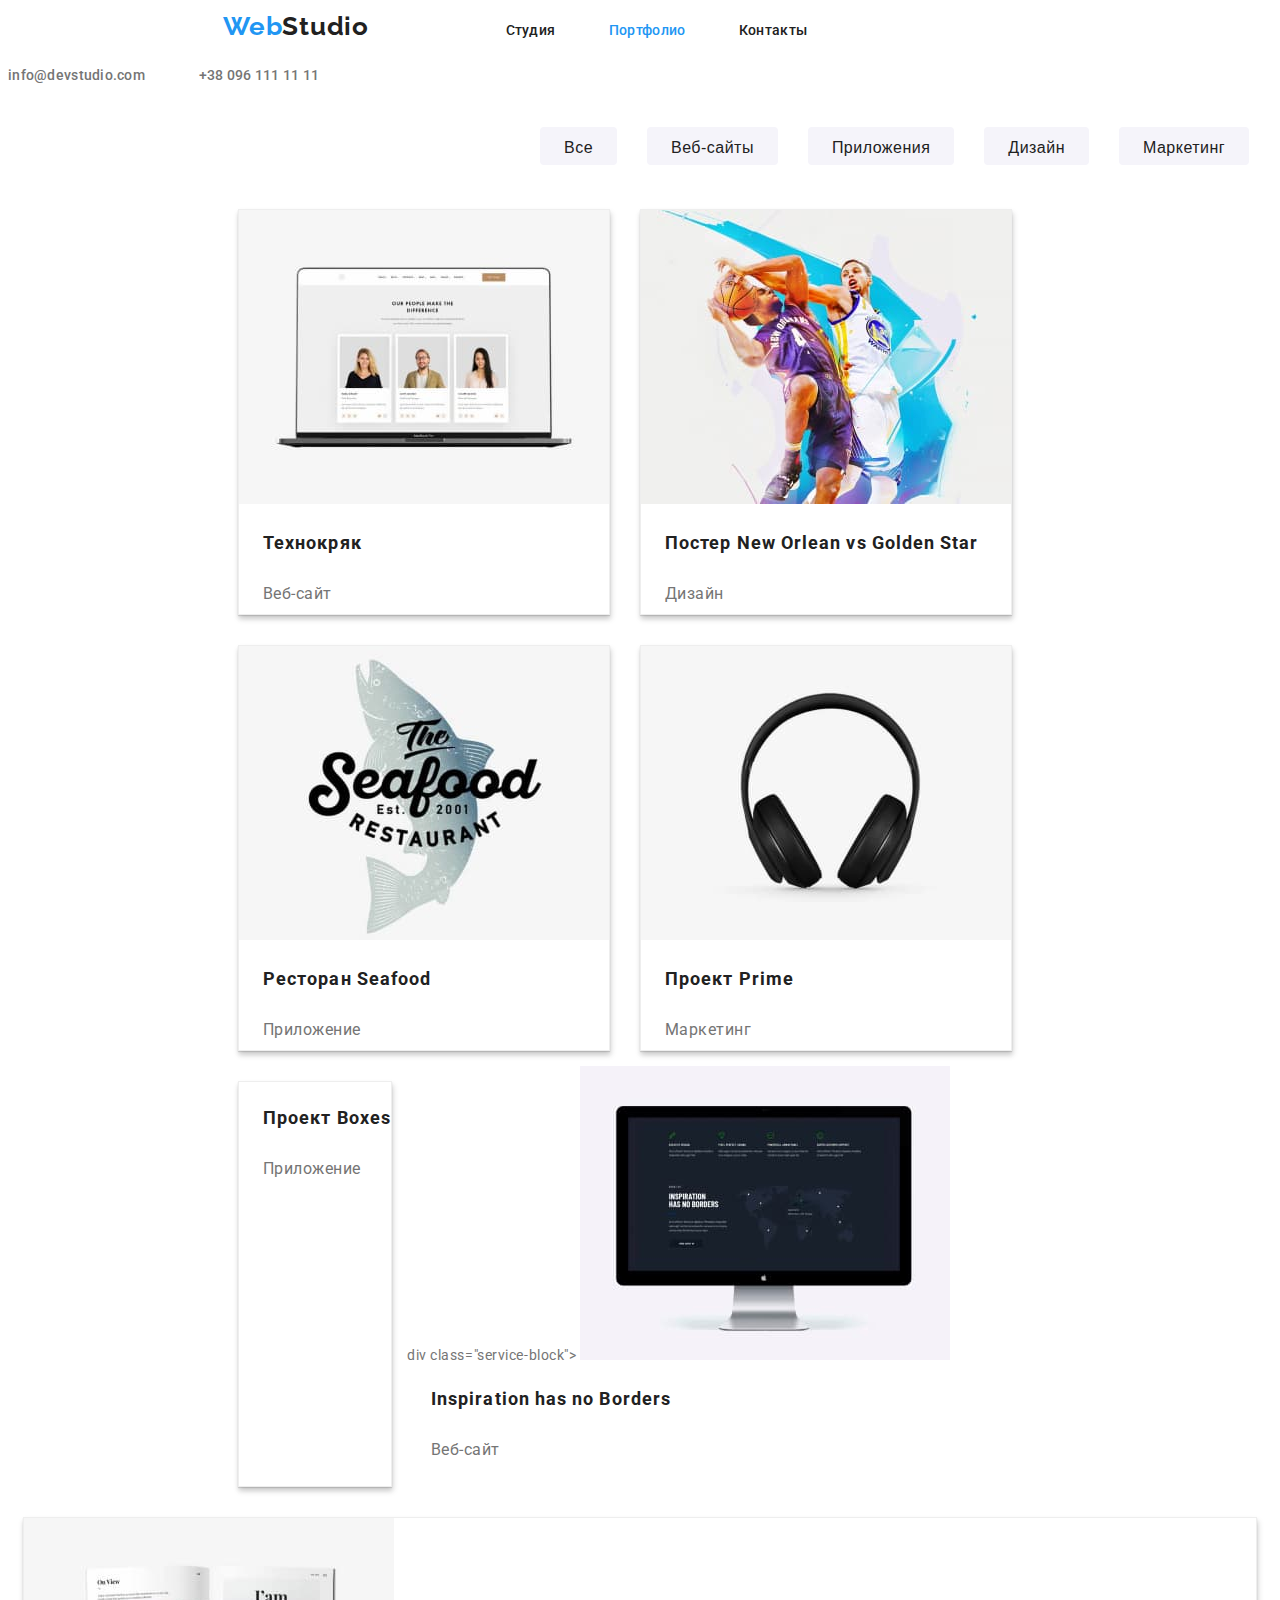
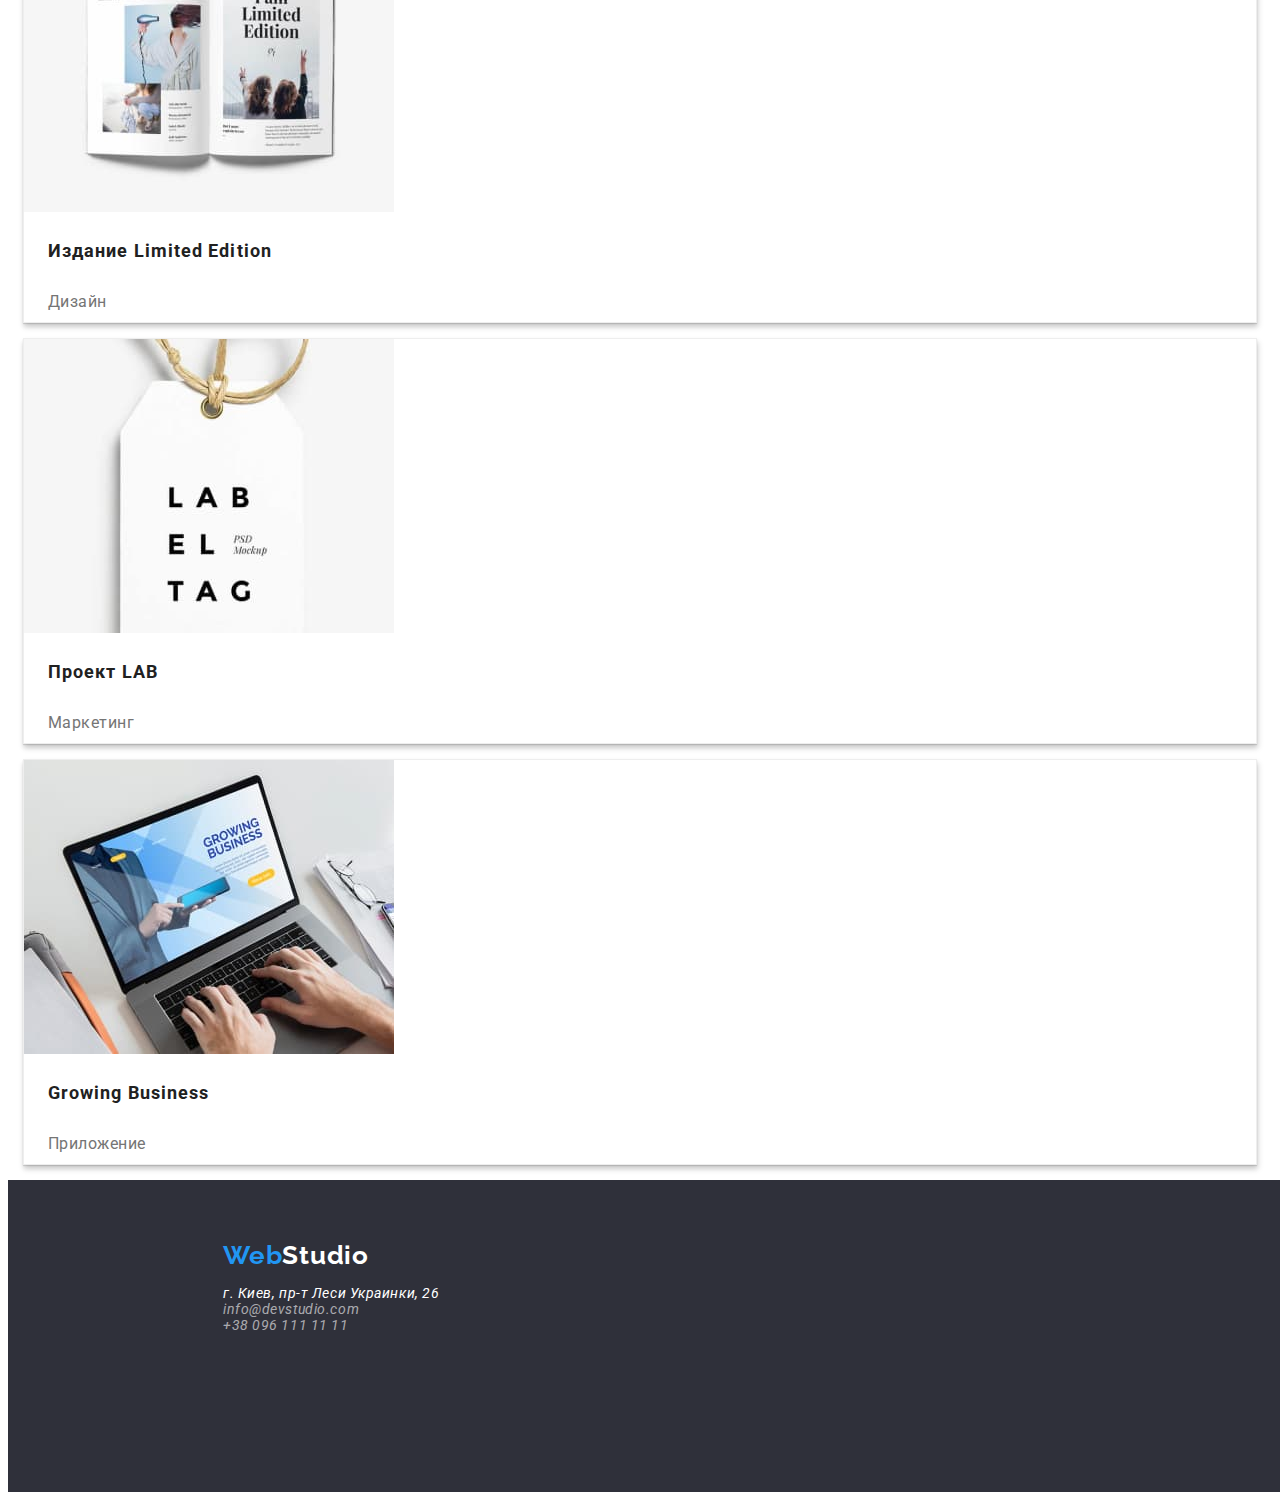
==== portfolio.html @ ad3e780d "правки после поверки" ====
<!DOCTYPE html>
<html lang="ru">
<head>
    <meta charset="UTF-8">
    <meta http-equiv="X-UA-Compatible" content="IE=edge">
    <meta name="viewport" content="width=device-width, initial-scale=1.0">

    <link rel="preconnect" href="https://fonts.googleapis.com">
    <link rel="preconnect" href="https://fonts.gstatic.com" crossorigin>

    <link href="https://fonts.googleapis.com/css2?family=Roboto:wght@400;500;700;900&display=swap" rel="stylesheet">

    <link href="https://fonts.googleapis.com/css2?family=Raleway:wght@700&display=swap" rel="stylesheet">

    <link rel="stylesheet" href="css/style.css">
    <title>WEBSTUDIO</title>
<body>
    <header>
        <nav class="navigation">
            <a class="logo" href="./index.html">Web<span class="studio-logo">Studio</span></a>
            <ul class="menu-nav">
                <li class="menu-nav-title box-studio"><a class="menu-nav-link link" href="./index.html">Студия</a></li>
                <li class="menu-nav-title box-portfolio" ><a class="menu-nav-link-current link" href="./portfolio.html">Портфолио</a></li>
                <li class="menu-nav-title box-contact"><a class="menu-nav-link link" href="">Контакты</a></li>                   
            </ul>
       </nav>
        <ul class="contact">
            <li class="contact-title box-mail"><a class="contact-link-mail link" href="mailto:info@devstudio.com">info@devstudio.com</a></li>
            <li class="contact-title box-tel"><a class="contact-link-tel link" href="tel:+380961111111">+38 096 111 11 11</a></li>                 
        </ul>      
    </header> 
    <main >
        <section>
            <h2 hidden>Вид услуг</h2>
            <ul class="navigation-list">
                <li class="navigation-item"><button type="button" class="btn-serv btn-serv-current">Все</button></li>
                <li class="navigation-item"><button type="button" class="btn-serv btn-serv-current">Веб-сайты</button></li>
                <li class="navigation-item"><button type="button" class="btn-serv btn-serv-current">Приложения</button></li>
                <li class="navigation-item"><button type="button" class="btn-serv btn-serv-current">Дизайн</button></li>
                <li class="navigation-item"><button type="button" class="btn-serv btn-serv-current">Маркетинг</button></li>
            </ul>
            <div class="nav-service-box">
                <ul class="nav-service" >
                    <li>
                        <div class="service-block">
                            <img src="./img/port1.jpg" alt="laptop" width="370" height="294">
                            <h3 class="service-title">Технокряк</h3>
                            <p class="service-type">Веб-сайт</p>
                        </div>
                    </li>
                    <li>
                        <div class="service-block">
                            <img src="./img/port2.jpg" alt="basketball players" width="370" height="294">
                            <h3 class="service-title">Постер New Orlean vs Golden Star</h3>
                            <p class="service-type">Дизайн</p>
                        </div>
                    </li>
                    <li>
                        <div class="service-block">
                            <img src="./img/port3.jpg" alt="fish" width="370" height="294">
                            <h3 class="service-title">Ресторан Seafood</h3>
                            <p class="service-type">Приложение</p>
                        </div>
                    </li>
                    <li>
                        <div class="service-block">
                            <img src="./img/port4.jpg" alt="headset" width="370" height="294">
                            <h3 class="service-title">Проект Prime</h3>
                            <p class="service-type">Маркетинг</p>
                        </div>
                    </li>
                    <li>
                        <div class="service-block">
                            <h3 class="service-title">Проект Boxes</h3>
                            <p class="service-type">Приложение</p>
                        </div>
                    </li>
                    <li>div class="service-block">
                        <img src="./img/port6.jpg" alt="monitor" width="370" height="294">
                        <h3 class="service-title">Inspiration has no Borders</h3>
                        <p  class="service-type">Веб-сайт</p>
                    </div>
                </li>
               <li>
                <div class="service-block">
                    <img src="./img/port7.jpg" alt="magazine" width="370" height="294">
                    <h3 class="service-title">Издание Limited Edition</h3>
                    <p class="service-type">Дизайн</p>
                </div>
               </li>
               <li>
                <div class="service-block">
                    <img src="./img/port8.jpg" alt="label" width="370" height="294">
                    <h3 class="service-title">Проект LAB</h3>
                    <p class="service-type">Маркетинг</p>
                </div>
               </li>
               <li>
                <div class="service-block">
                    <img src="./img/port9.jpg" alt="laptop" width="370" height="294">
                    <h3 class="service-title">Growing Business</h3>
                    <p class="service-type">Приложение</p>
                </div>
               </li>
            </ul>
        </div> 
        </section>
    </main>         
    <footer> 
        <a class="logo logo-footer" href="./index.html">Web<span class="studio-logo-footer">Studio</span></a>       
        <address>
            <ul class="footer-list">
                <li><a class="contact-link-footer-adress link" href="https://goo.gl/maps/gKhBG18KSauiJ92t7" target="_blank" rel="nofollow noreferrer noopener">г. Киев, пр-т Леси Украинки, 26</a> 
                </li>
                <li ><a class="contact-link-footer link" href="mailto:info@devstudio.com">info@devstudio.com</a>
                </li>
                <li><a class="contact-link-footer link" href="tel:+380961111111">+38 096 111 11 11</a>
                </li>                       
            </ul>
        </address> 
    </footer> 
</body>
</html>
---- css/style.css ----
:root {
    --white:#FFFFFF;
    --black:#212121;
    --grey: #757575;
    --blue: #2196F3;
    --background:#2F303A;
    --background-light: #F5F4FA;
}

body{
    font-family: 'Roboto';
    color: var(--grey);
    background-color: var(--white);
    font-size: 14px;
    letter-spacing: 0.04em;
}

.logo{   
   margin-left: 215px;
   font-family: 'Raleway';
   font-style: normal;
   font-weight: 700;
   font-size: 26px;
   line-height: 1.19;
   letter-spacing: 0.03em;
   color: var(--blue);
   text-decoration: none;
    
}
.studio-logo {
   color:var(--black);
   font-size: 26px;
   line-height: 1.19;
}
  .navigation{
    display:inline-block;
  }
.menu-nav{
    display:inline-block;
    margin-left: 93px;
}
.menu-nav-title{
    display:inline-block; 
    font-weight: 500;
    line-height: 1.14;
    letter-spacing: 0.02em;
}

.box-studio{
    margin-right: 50px;
}
.box-portfolio{
    margin-right: 50px;
}
.box-contact{
    margin-right: 305px;
}


.link:hover{
    color:var(--blue)} 

.menu-nav-link {
    text-decoration: none;
    color:var(--black);
    }
.menu-nav-link-current{
    text-decoration: none;
    color:var(--blue);
}

.contact{
    display:inline-block;
    padding: 0px;
}
.contact-title{
    display:inline-block;   
    font-weight: 500;
    line-height: 1.14;
    letter-spacing: 0.02em;
}
.box-mail{
    padding-right: 50px;
}
.contact-link-mail{
    text-decoration: none; 
    color:var(--grey);}
   
.contact-link-tel{
    text-decoration: none;
    color: var(--grey);} 

/* main*/

.section-title{
    font-size: 36px;
    line-height: 1.17;
    font-weight: 900;
    text-align: center;
    letter-spacing: 0.03em;
    color: var(--black);
}

.slogan{
    width: 1600px;
    height: 600px;
    background: #2F303A;
}
.slogan-title{
    font-size: 44px;
    text-align: center;
    letter-spacing: 0.06em;
    text-transform: uppercase;
    padding-top: 200px;
    color: var(--white);
}
button{ 
    border-color: transparent;
    position: absolute;
    width: 200px;
    height: 50px;
    left: 700px;
    background: var(--blue);
    border-radius: 4px;
    box-shadow: 0px 4px 4px rgba(0, 0, 0, 0.15);
    cursor:pointer;
}


.button-title {
    padding:10px 32px 10px 32px;
    font-weight: 700;
    font-size: 16px;
    color: var(--white);
    background-color: var(--blue);
      }
    .button-title:hover {
        background-color: #188CE8;
      }
    .button-title:focus {
        background-color: #188CE8;
    }
   
/* benefits ПРЕИМУЩЕСТВА*/
.benefits{
    width: 1170px;
    height: 101px;   
    display: flex;
    margin-left: 215px; 
 }

.benefit{
    margin: 0px;
    font-weight: 700;
    font-size: 14px;
    line-height: 1.14;
    letter-spacing: 0.03em;
    text-transform: uppercase;
    color: var(--black);
}

.benefit-title{
    font-weight: 400;
    line-height: 1.71;
    letter-spacing: 0.03em;
   
}
.benefit-box{
    display:inline-block; 
    width: 24%;
}


/* direction - НАПРАВЛЕНИЯ ДЕЯТЕЛЬНОСТИ*/

.directions{
    
    height: 386px;
    left: 215px;
    top: 969px;
}
.directoons-img{
    display:inline-block; 
}
.direction-box{
    margin-left: 215px; 


    width: 1170px;
    text-align: center;
}


/* staff - ПЕРСОНАЛ*/
.staff{
   width: 1600px;
   height: 648px;
   left: 0px;
   background: var(--background-light);
   text-align: center;
  
}
.staff-conteiner{
}

.staf-box{
    width: 1170px;
    margin-left: 215px;        
}
.staff-list{
    background: var(--white);
    box-shadow: 0px 1px 3px rgba(0, 0, 0, 0.12), 0px 1px 1px rgba(0, 0, 0, 0.14), 0px 2px 1px rgba(0, 0, 0, 0.2);
    border-radius: 0px 0px 4px 4px;
    display:inline-block; 
    width: 24%;
}
.staff-name{
   
    font-weight: 500;
    font-size: 16px;
    line-height: 1.19;
    letter-spacing: 0.03em;
    color: var(--black);
}
.staff-post{
    font-weight: 400;
    font-size: 16px;
    line-height: 1.19;
    letter-spacing: 0.03em;
    color: var(--grey);
}


/* footer*/

footer{
    padding-top: 60px;
    width: 1600px;
    height: 252px;
    background: var(--background);
}

.logo-footer{
    margin-top: 60px;
    margin-bottom: 20px;
}  
    
.footer-list{
    list-style: none;
    margin-left: 215px;
    padding: 0px;
}
.contact-link-footer{
    text-decoration: none; 
    color: rgba(255, 255, 255, 0.6);

}
.contact-link-footer-adress{
    text-decoration: none;
    color: var(--white);
}    
.studio-logo-footer {
    font-weight: bold;
    color:var(--white);
  }


/*portfolio   СТРАНИЦА ПОРТФОЛИО*/
  
.navigation-list{
    list-style: none;
    display: flex;
    margin-left: 517px;
    padding: 0px;
    }

.navigation-item{
   
  }
     
.btn-serv{
    box-shadow:none;
    width: max-content;
    margin: 15px;
    background: var(--background-light);
    height: 38px;
    border-radius: 4px;
    font-weight: 500;
    font-size: 16px;
    line-height: 1.63;
    letter-spacing: 0.03em;
    color: var(--black);
    display: inline-block;
    position: initial;
    padding: 6px 22px;
}

.btn-serv:hover{
    background-color: var(--blue);
    background: var(--blue);
    box-shadow: 0px 3px 1px rgba(0, 0, 0, 0.1), 0px 1px 2px rgba(0, 0, 0, 0.08), 0px 2px 2px rgba(0, 0, 0, 0.12);
    border-radius: 4px;
    color:var(--white);
}
   .btn-serv-current:hover {
    background-color: var(--blue);
    color: var(--white);
  }
    .btn-serv-current:focus {
    background-color: var(--blue);
    color: var(--white);
}
   .btn-serv-current:active {
    background-color: var(--blue);
    color: var(--white);
}
 
.nav-service{
    list-style: none;
    display: flex; 
    flex-wrap: wrap;
    padding: 0px;
       }
.nav-service-box{ 
    margin-left: 215px;   
    margin-right: 215px;
}
.service-block{
    margin: 15px;
    height: 404px;
    border: 1px solid #EEEEEE;
    box-shadow: 0px 1px 1px rgba(0, 0, 0, 0.12), 0px 4px 4px rgba(0, 0, 0, 0.06), 1px 4px 6px rgba(0, 0, 0, 0.16);
}
.service-title{
    font-weight: 700;
    font-size: 18px;
    line-height: 2;
    letter-spacing: 0.06em;
    color: var(--black);
    margin-left: 24px;
}
   .service-type{
    font-weight: 400;
    font-size: 16px;
    line-height: 1.88;
    letter-spacing: 0.03em;
    color: var(--grey);
    margin-left: 24px;
}
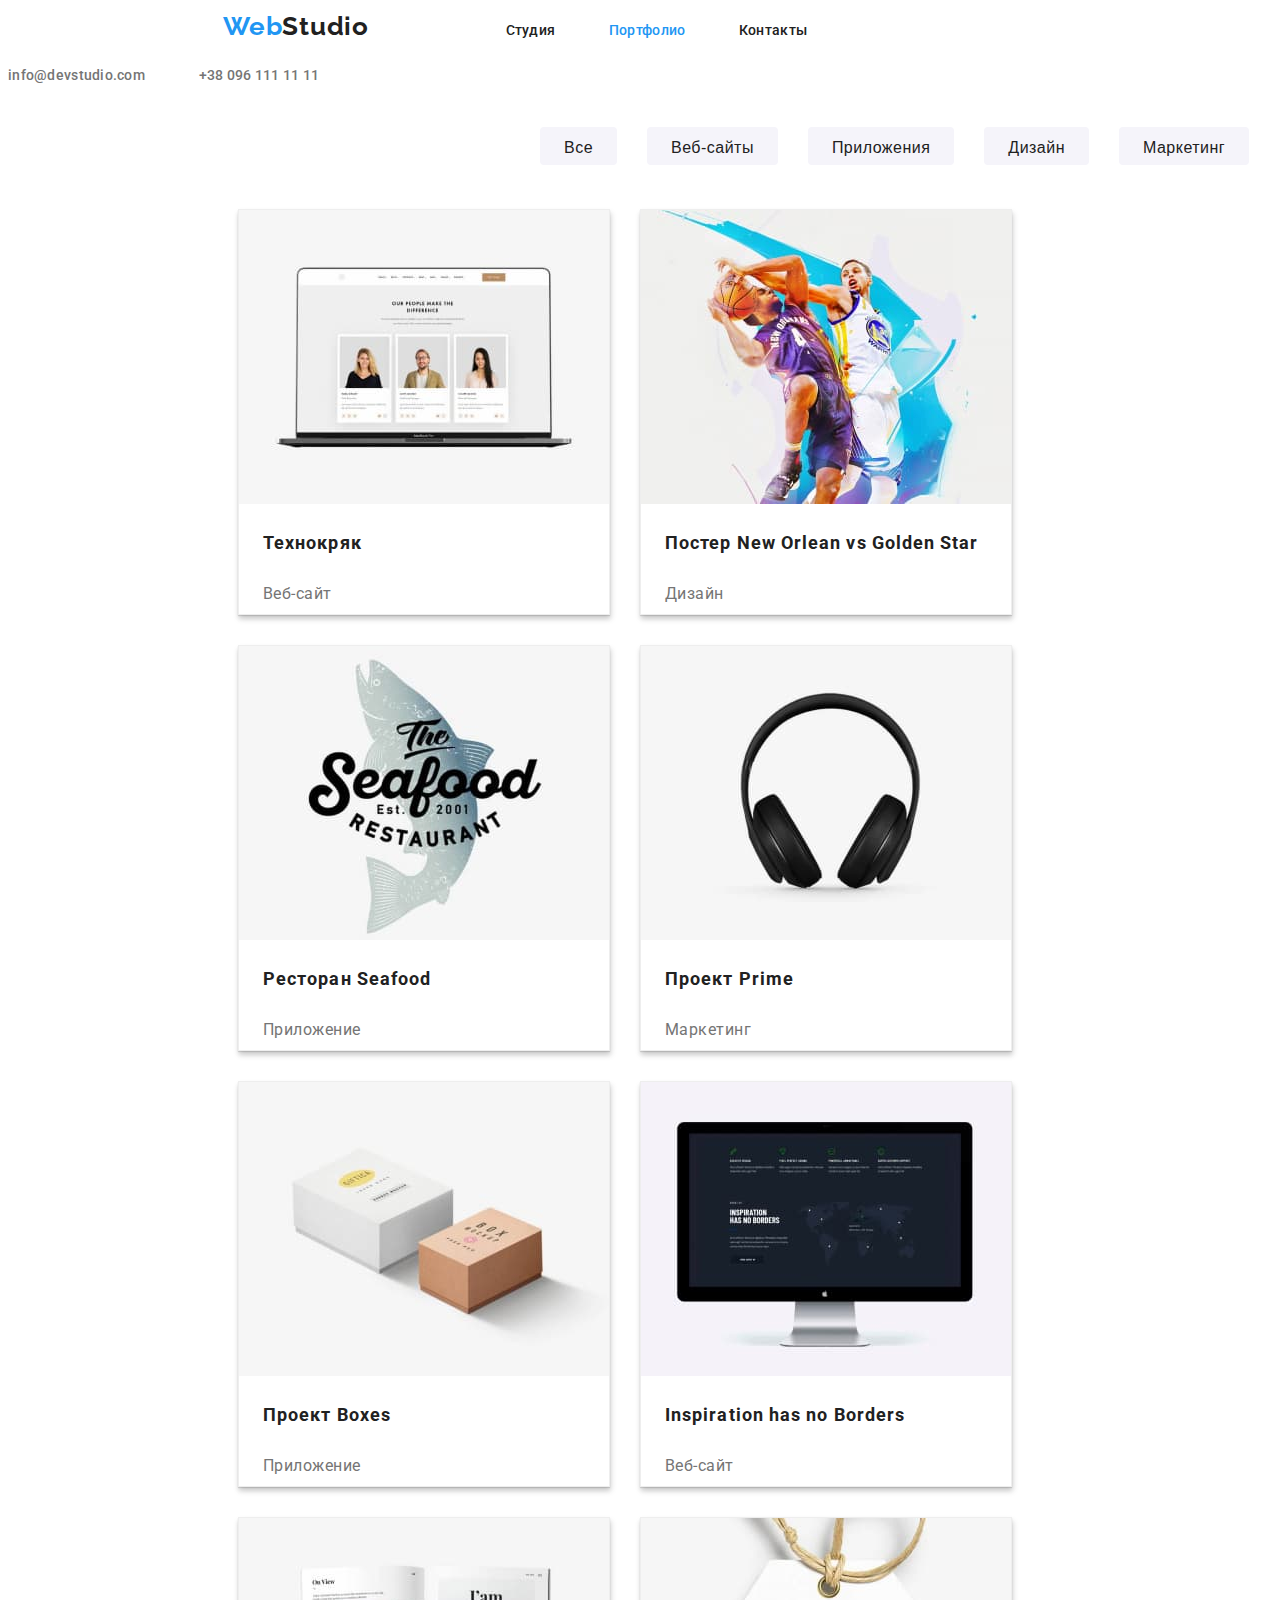
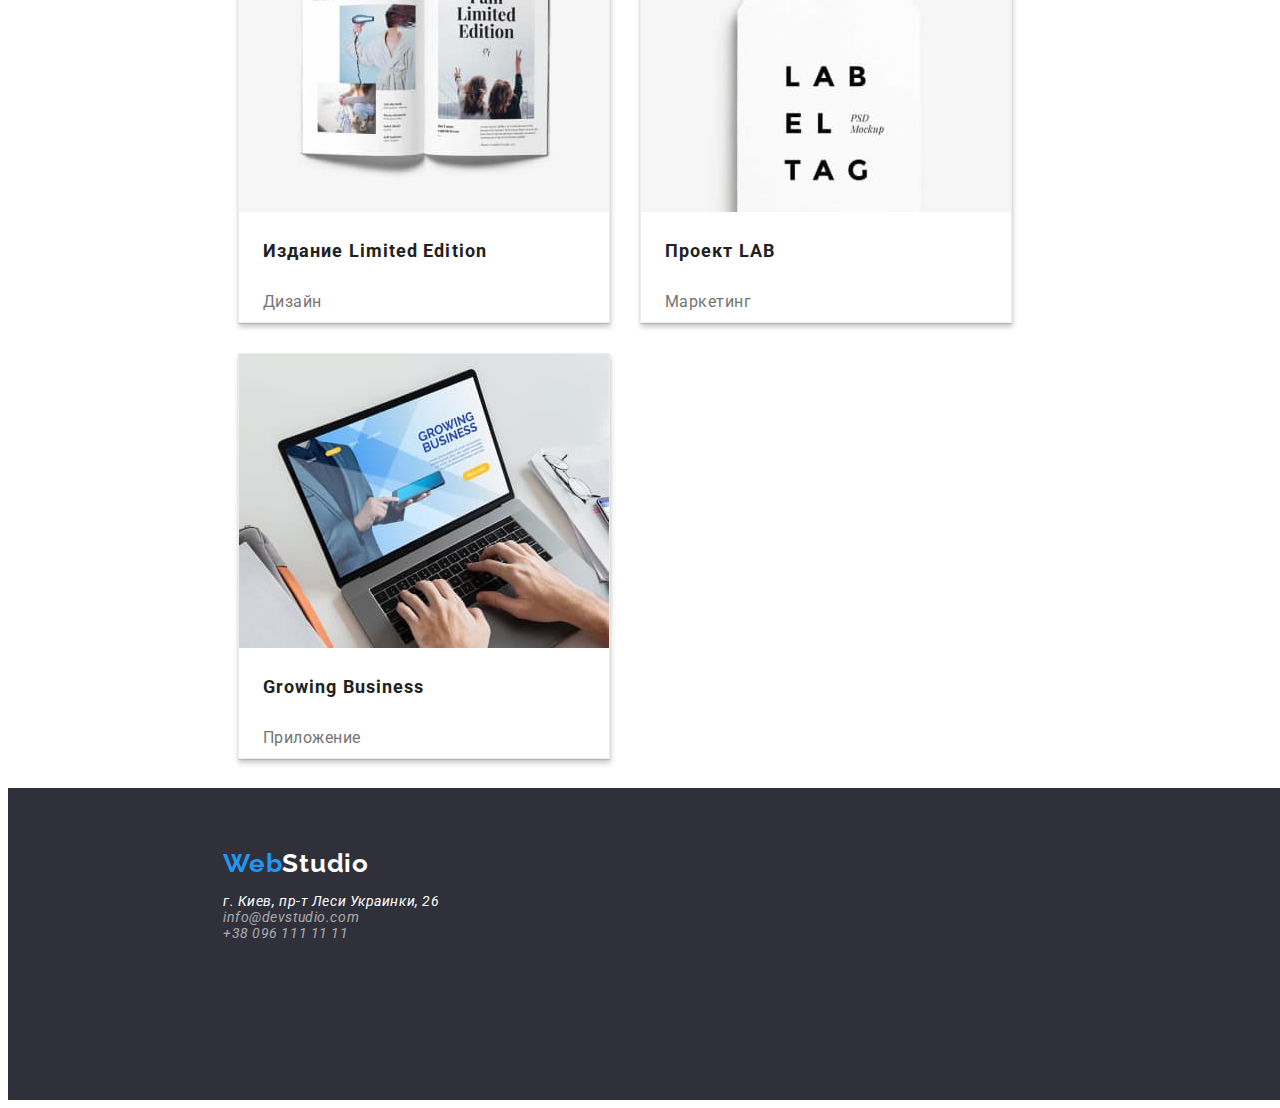
==== commit 4a7af8f2: "porfolio файл изменен" ====
--- a/portfolio.html
+++ b/portfolio.html
@@ -71,31 +71,33 @@
                     </li>
                     <li>
                         <div class="service-block">
+                            <img src="./img/port5.jpg" alt="monitor" width="370" height="294">
                             <h3 class="service-title">Проект Boxes</h3>
                             <p class="service-type">Приложение</p>
                         </div>
                     </li>
-                    <li>div class="service-block">
+                    <li>
+                        <div class="service-block">
                         <img src="./img/port6.jpg" alt="monitor" width="370" height="294">
                         <h3 class="service-title">Inspiration has no Borders</h3>
                         <p  class="service-type">Веб-сайт</p>
                     </div>
                 </li>
-               <li>
-                <div class="service-block">
-                    <img src="./img/port7.jpg" alt="magazine" width="370" height="294">
-                    <h3 class="service-title">Издание Limited Edition</h3>
-                    <p class="service-type">Дизайн</p>
-                </div>
-               </li>
-               <li>
-                <div class="service-block">
-                    <img src="./img/port8.jpg" alt="label" width="370" height="294">
-                    <h3 class="service-title">Проект LAB</h3>
-                    <p class="service-type">Маркетинг</p>
-                </div>
-               </li>
-               <li>
+                <li>
+                    <div class="service-block">
+                        <img src="./img/port7.jpg" alt="magazine" width="370" height="294">
+                        <h3 class="service-title">Издание Limited Edition</h3>
+                        <p class="service-type">Дизайн</p>
+                    </div>
+                </li>
+                <li>
+                    <div class="service-block">
+                        <img src="./img/port8.jpg" alt="label" width="370" height="294">
+                        <h3 class="service-title">Проект LAB</h3>
+                        <p class="service-type">Маркетинг</p>
+                    </div>
+                </li>
+                <li>
                 <div class="service-block">
                     <img src="./img/port9.jpg" alt="laptop" width="370" height="294">
                     <h3 class="service-title">Growing Business</h3>
